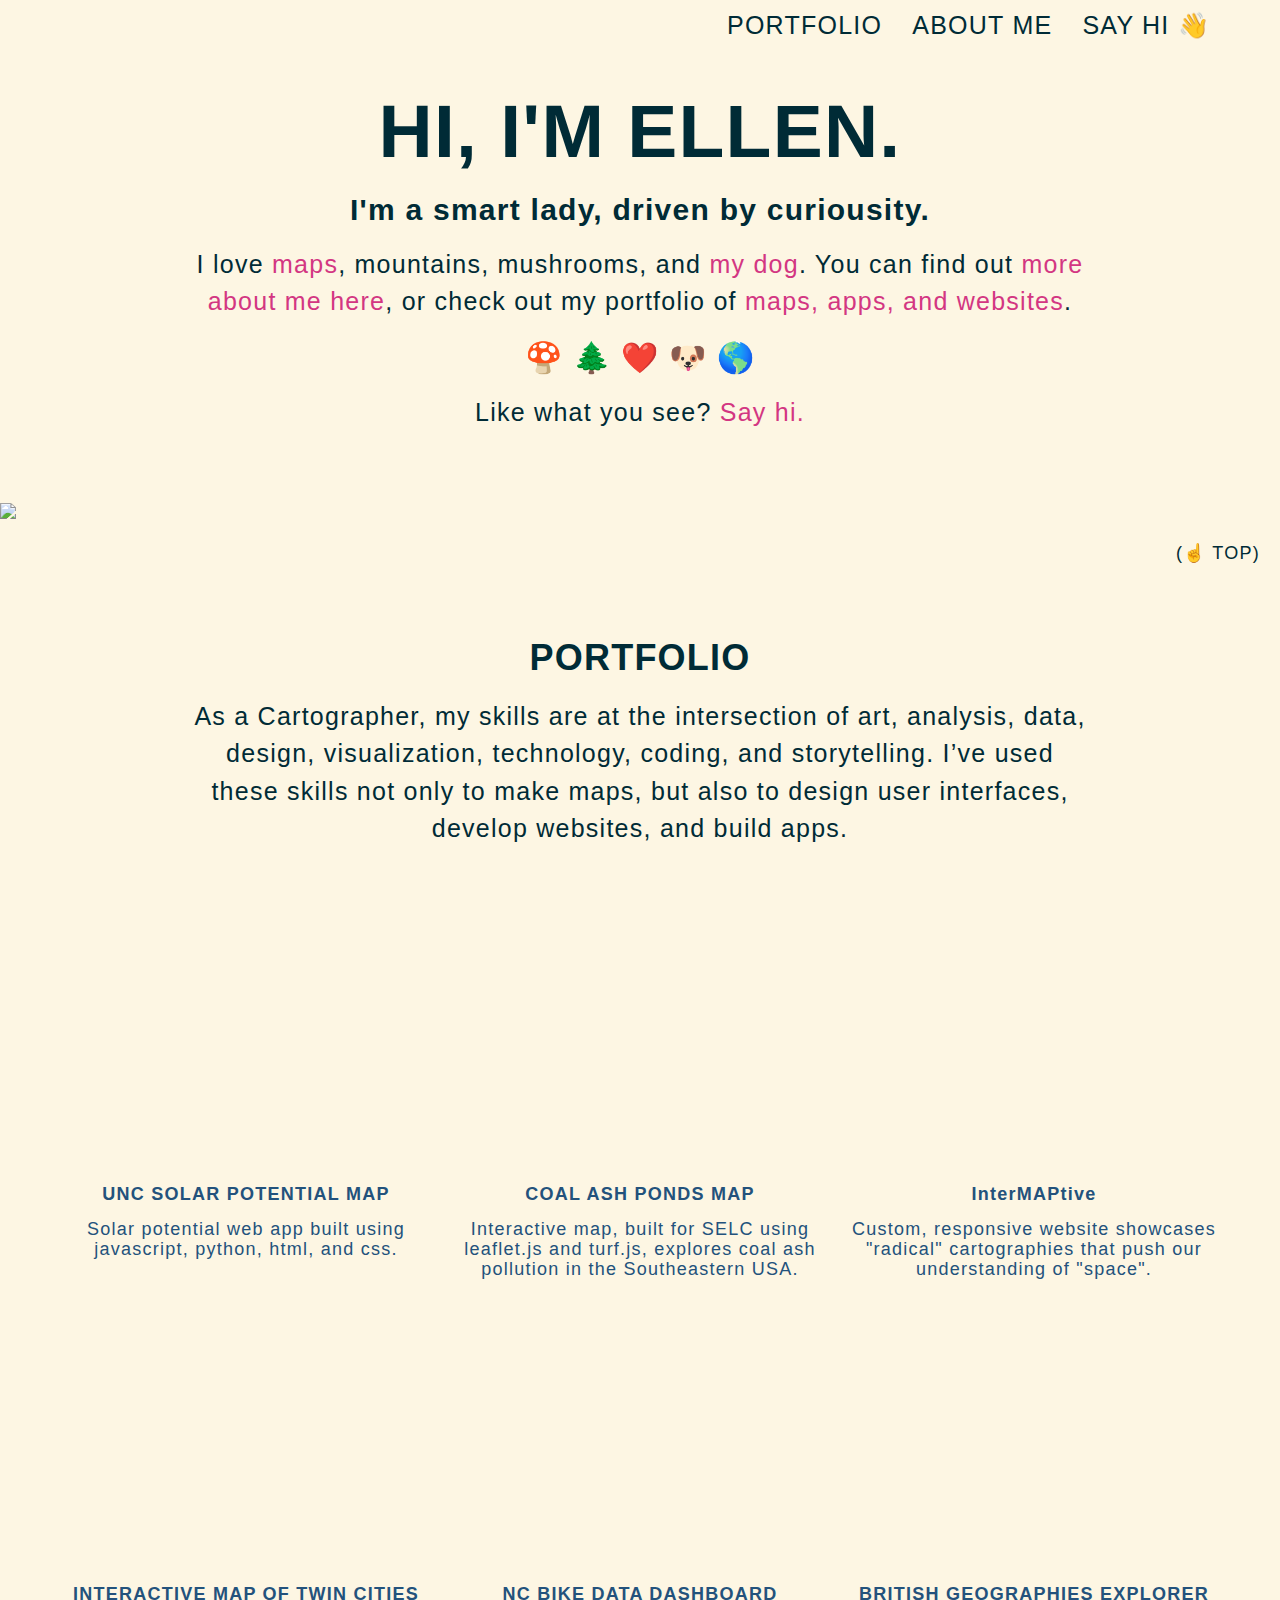
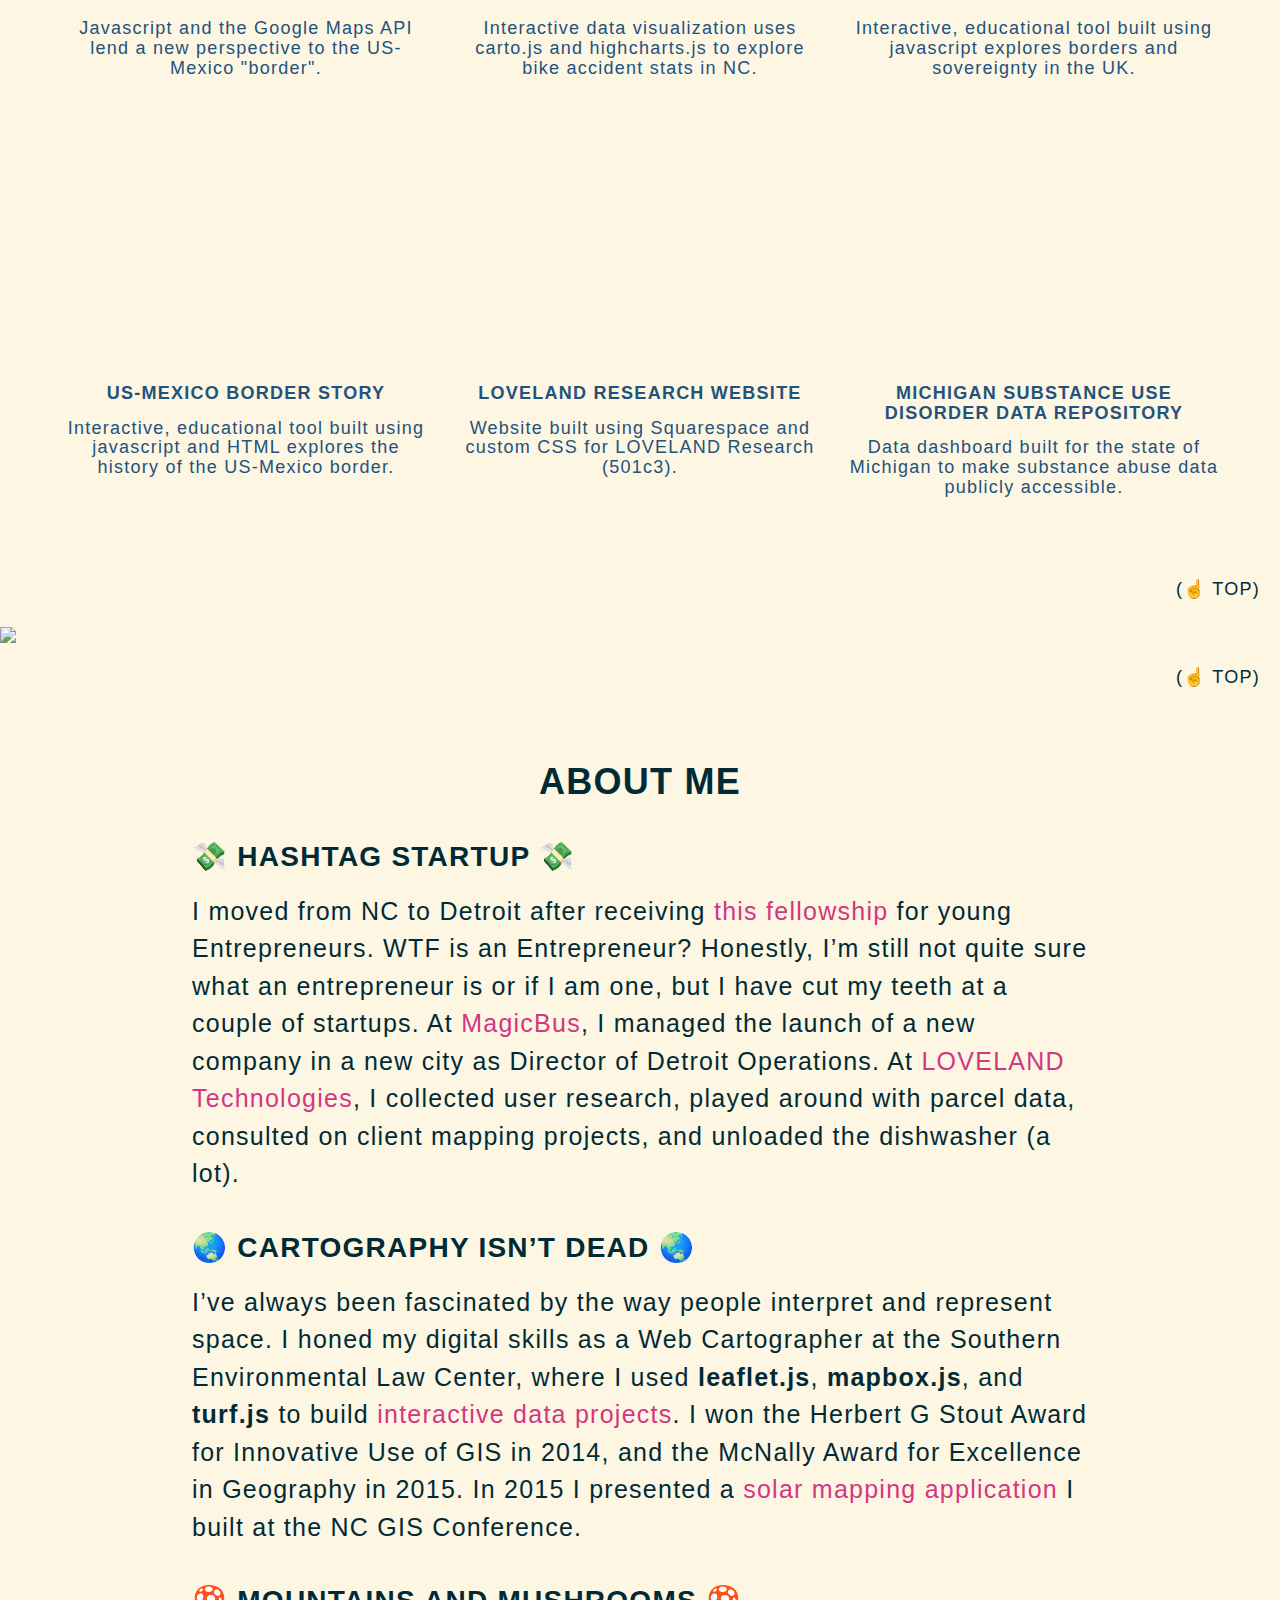
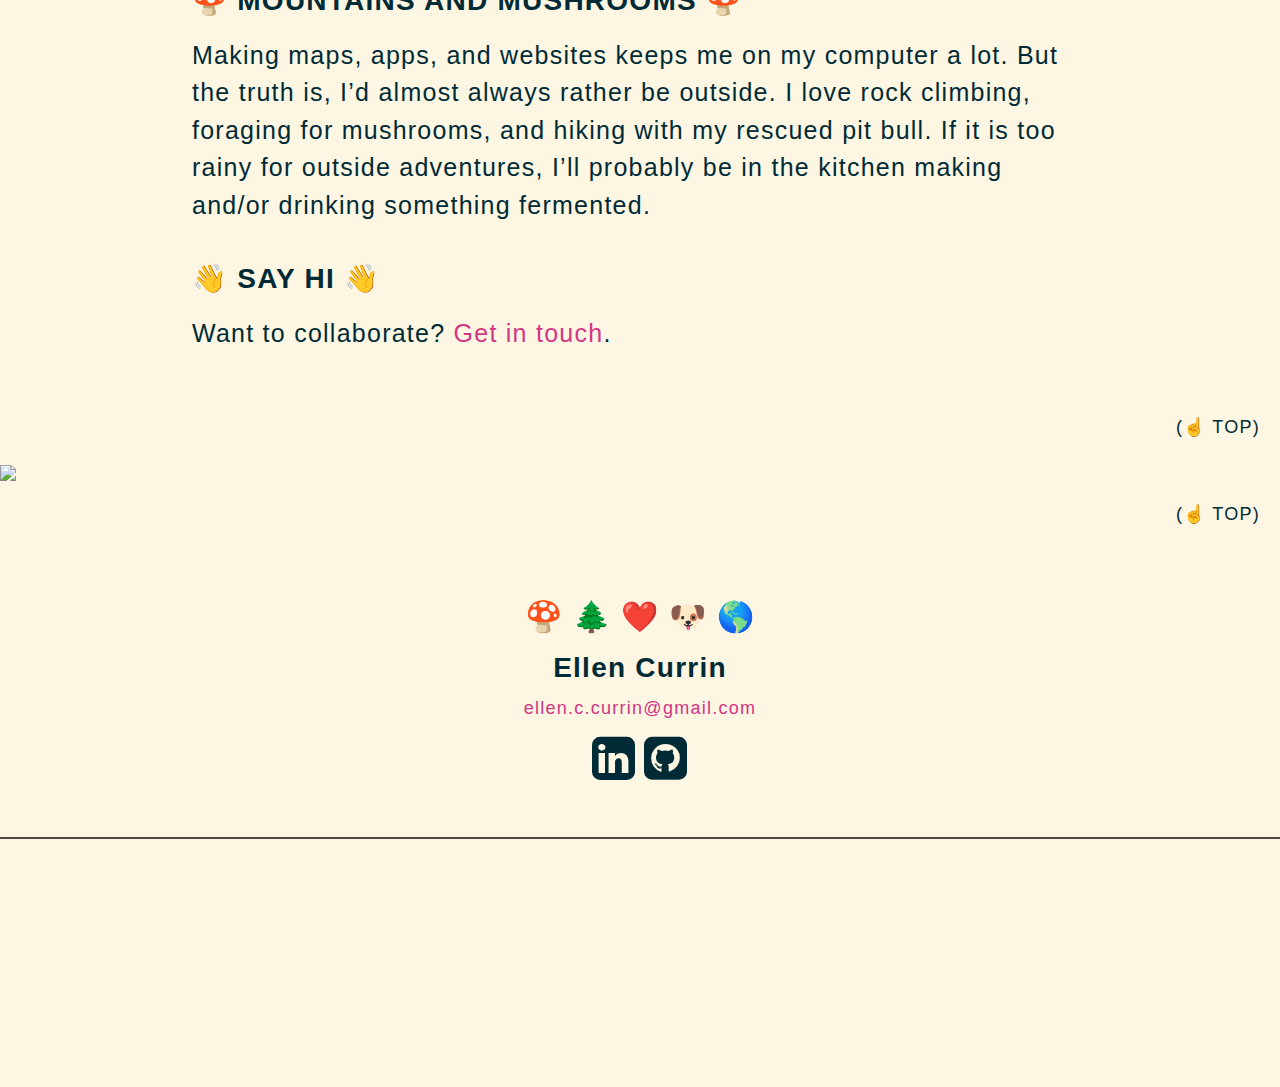
==== index.html @ 9b4cbbbd "Adding misuddr to portfolio" ====
<!DOCTYPE html>

<html>
<head>
    <title>Ellen Currin</title>
    
    <!-- jQuery -->
    <script src="https://ajax.googleapis.com/ajax/libs/jquery/1.11.2/jquery.min.js"></script>
    <!-- BOOTSTRAP Latest compiled and minified CSS -->
    <link rel="stylesheet" href="https://maxcdn.bootstrapcdn.com/bootstrap/3.3.2/css/bootstrap.min.css"> 
    <!-- BOOTSTRAP Optional theme -->
    <link rel="stylesheet" href="https://maxcdn.bootstrapcdn.com/bootstrap/3.3.2/css/bootstrap-theme.min.css">
    <!-- BOOTSTRAP Latest compiled and minified JavaScript -->
    <script src="https://maxcdn.bootstrapcdn.com/bootstrap/3.3.2/js/bootstrap.min.js"></script>
    <!-- FONT AWESOME-->
    <link rel="stylesheet" href="http://maxcdn.bootstrapcdn.com/font-awesome/4.3.0/css/font-awesome.min.css">
    <!-- CSS-->
    <link rel="stylesheet" href="style/style.css">   
</head>


<body>

<header class="navbar navbar-inverse navbar-fixed-top" bs-docs-nav" role="banner">
  <div class="container">
    <div class="navbar-header">
      <button class="navbar-toggle" type="button" data-toggle="collapse" data-target=".bs-navbar-collapse">
        <span class="sr-only">Toggle navigation</span>
        <span class="icon-bar"></span>
        <span class="icon-bar"></span>
        <span class="icon-bar"></span>
      </button>
    </div>
    <nav class="collapse navbar-collapse bs-navbar-collapse" role="navigation">
      <ul class="nav navbar-nav navbar-right">
        <!--li>
          <a href="#top">HOME</a>
        </li-->
        <li>
          <a href="#portfolio">PORTFOLIO</a>
        </li>
        <li>
          <a href="#about">ABOUT ME</a>
        </li>
        <li>
          <a href="#hi">SAY HI 👋</a>
        </li>
        
    </nav>
  </div>
</header>

<div class="top"></div>
<div class= "content">
    <div class="row" style="text-align: center;">
        <h1 style="font-size: 3em;"><strong>HI, I'M ELLEN.</strong></h1>
        <h2>I'm a smart lady, driven by curiousity.</h2>
        <p>I love <a href="#portfolio">maps</a>, mountains, mushrooms, and <a href="http://instagram.com/winifredthebully" target="_blank">my dog</a>. You can find out <a href="#about">more about me here</a>, or check out my portfolio of <a href="#portfolio">maps, apps, and websites</a>.</p>
        <h2>🍄 🌲 ❤️️ 🐶 🌎 </h2>
        <p>Like what you see? <a href="#hi">Say hi.</a></p>
    </div>
</div>
<div style="padding-top: 50px;">
    <img src="images/ellen.jpg" style="width: 100%;">
</div>

<div id="portfolio" class="gotop"><a href="#top"><h4>(☝ TOP)</h4></a></div>
<div class="spacer"></div>

<div class="content">
    <h1 style="text-align: center;">PORTFOLIO</h1>
    <p style="text-align: center;"> As a Cartographer, my skills are at the intersection of art, analysis, data, design, visualization, technology, coding, and storytelling. I’ve used these skills not only to make maps, but also to design user interfaces, develop websites, and build apps.</p>
</div>
<div style="margin-right: 5%; margin-left: 5%; padding-top: 50px;">
    <div class="row">
        <a href="http://ellencurrin.github.io/UNCsolarMap/" target="_blank" >
            <div class="col-md-4 card">
                <div class="outline" style="background-image:url('images/uncsolar.png');"></div>
                <div>
                    <h4><b>UNC SOLAR POTENTIAL MAP</b></h4>
                    <h4>Solar potential web app built using javascript, python, html, and css.</h4>
                </div>
            </div>
        </a>
        <a href="http://ellencurrin.github.io/coalash_BETA/" target="_blank">
            <div class="col-md-4 card">
                <div class="outline" style="background-image:url('images/coalash2.png');"></div>
                <div>
                    <h4><b>COAL ASH PONDS MAP</b></h4>
                    <h4>Interactive map, built for SELC using leaflet.js and turf.js, explores coal ash pollution in the Southeastern USA.</h4>
                </div>
            </div>
        </a>
            <a href="http://ellencurrin.github.io/intermaptive/" target="_blank">
            <div class="col-md-4 card">
                <div class="outline" style="background-image:url('images/haroldfisk.jpg');"></div>
                <div>
                    <h4><b>InterMAPtive</b></h4>
                    <h4>Custom, responsive website showcases "radical" cartographies that push our understanding of "space".</h4>
                </div>
            </div>
        </a>
    </div>
    <div class="row">
        <a href="http://ellencurrin.github.io/twincities/" target="_blank" >
            <div class="col-md-4 card">
                <div class="outline" style="background-image:url('images/twincities.png');"></div>
                <div>
                    <h4><b>INTERACTIVE MAP OF TWIN CITIES</b></h4>
                    <h4>Javascript and the Google Maps API lend a new perspective to the US-Mexico "border".</h4>
                </div>
            </div>
        </a>
        <a href="http://ellencurrin.github.io/NC-bike-stats/" target="_blank" >
            <div class="col-md-4 card">
                <div class="outline" style="background-image:url('images/ncbikes.png');"></div>
                <div>
                    <h4><b>NC BIKE DATA DASHBOARD</b></h4>
                    <h4>Interactive data visualization uses carto.js and highcharts.js to explore bike accident stats in NC.</h4>
                </div>
            </div>
        </a>
        <a href="http://ellencurrin.github.io/ukgeog/" target="_blank" >
            <div class="col-md-4 card">
                <div class="outline" style="background-image:url('images/ukgeog.png');"></div>
                <div>
                    <h4><b>BRITISH GEOGRAPHIES EXPLORER</b></h4>
                    <h4>Interactive, educational tool built using javascript explores borders and sovereignty in the UK. </h4>
                </div>
            </div>
        </a>
    </div>
    <div class="row">
        <a href="http://ellencurrin.github.io/us-border-history-2/ " target="_blank">
            <div class="col-md-4 card">
                <div class="outline" style="background-image:url('images/us-mexico.jpg');"></div>
                <div>
                    <h4><b>US-MEXICO BORDER STORY</b></h4>
                    <h4>Interactive, educational tool built using javascript and HTML explores the history of the US-Mexico border.</h4>
                </div>
            </div>
        </a>
        <a href="http://www.lovelandresearch.org" target="_blank">
            <div class="col-md-4 card">
                <div class="outline" style="background-image:url('images/loveland.png');"></div>
                <div>
                    <h4><b>LOVELAND RESEARCH WEBSITE</b></h4>
                    <h4>Website built using Squarespace and custom CSS for LOVELAND Research (501c3).</h4>
                </div>
            </div>
        </a>
        <a href="http://mi-suddr.com/" target="_blank">
            <div class="col-md-4 card">
                <div class="outline" style="background-image:url('images/misuddr.png');"></div>
                <div>
                    <h4><b>MICHIGAN SUBSTANCE USE DISORDER DATA REPOSITORY</b></h4>
                    <h4>Data dashboard built for the state of Michigan to make substance abuse data publicly accessible.</h4>
                </div>
            </div>
        </a>
    </div>
</div>

<div class="spacer"></div>
<div class="gotop"><a href="#top"><h4>(☝ TOP)</h4></a></div>

<img src="images/shroomdog.jpeg" style="width: 100%;">

<div id="about" class="gotop"><a href="#top"><h4>(☝ TOP)</h4></a></div>
<div class="spacer"></div>

<div class= "content">
    <h1 style="text-align: center;">ABOUT ME</h1>
    <h3 class="sp4">💸 HASHTAG STARTUP 💸</h3>
    <p class="sp2">I moved from NC to Detroit after receiving <a href="http://ventureforamerica.org" target="_blank">this fellowship</a> for young Entrepreneurs. WTF is an Entrepreneur? Honestly, I’m still not quite sure what an entrepreneur is or if I am one, but I have cut my teeth at a couple of startups. At <a href="http://magicbus.io" target="_blank">MagicBus</a>, I managed the launch of a new company in a new city as Director of Detroit Operations.  At <a href="http://makeloveland.com" target="_blank">LOVELAND Technologies</a>, I collected user research, played around with parcel data, consulted on client mapping projects, and unloaded the dishwasher (a lot).</p>  
    <h3>🌏 CARTOGRAPHY ISN’T DEAD 🌏</h3>
    <p>I’ve always been fascinated by the way people interpret and represent space. I honed my digital skills as a Web Cartographer at the Southern Environmental Law Center, where I used <b>leaflet.js</b>, <b>mapbox.js</b>, and <b>turf.js</b> to build <a href="http://ellencurrin.github.io/coalash_BETA/" target="_blank">interactive data projects</a>. I won the Herbert G Stout Award for Innovative Use of GIS in 2014, and the McNally Award for Excellence in Geography in 2015. In 2015 I presented a <a href="http://ellencurrin.github.io/UNCsolarMap/" target="_blank">solar mapping application</a> I built at the NC GIS Conference.</p> 
    <h3>🍄 MOUNTAINS AND MUSHROOMS 🍄</h3>
    <p>Making maps, apps, and websites keeps me on my computer a lot. But the truth is, I’d almost always rather be outside. I love rock climbing, foraging for mushrooms, and hiking with my rescued pit bull. If it is too rainy for outside adventures, I’ll probably be in the kitchen making and/or drinking something fermented.</p>
    <h3>👋 SAY HI 👋</h3>
    <p>Want to collaborate? <a href="#hi">Get in touch</a>.</p>
</div>

<div class="spacer"></div>
<div class="gotop"><a href="#top"><h4>(☝ TOP)</h4></a></div>

<img src="images/moss.jpg" style="width: 100%;">

<div id="hi" class="gotop"><a href="#top"><h4>(☝ TOP)</h4></a></div>
<div class="spacer"></div>



<div class= "content" style="padding-bottom: 50px; text-align: center">
<!--h1 style="text-align: center;">SAY HI</h1-->
<h2>🍄 🌲 ❤️️ 🐶 🌎 </h2>
<h3 style="margin-top: 20px;">Ellen Currin</h3>
<h4><a href="mailto:ellen.c.currin@gmail.com">ellen.c.currin@gmail.com</a></h4>
<span>
    <a href="in.com/in/ellen-currin-b9733998" target="_blank"><i class="fa fa-2x fa-linkedin-square" aria-hidden="true" style="color:#002b36;"></i></a>
    <a href="https://github.com/ellencurrin/" target="_blank"><i class="fa fa-2x fa-github-square" aria-hidden="true" style="color:#002b36;"></i></a>
</span>
</div>
<div class="my-footer"></div>


</body>

<script type="text/javascript">
    $(function() {
      $('a[href*="#"]:not([href="#"])').click(function() {
        if (location.pathname.replace(/^\//,'') == this.pathname.replace(/^\//,'') && location.hostname == this.hostname) {
          var target = $(this.hash);
          target = target.length ? target : $('[name=' + this.hash.slice(1) +']');
          if (target.length) {
            $('html, body').animate({
              scrollTop: target.offset().top
            }, 1000);
            return false;
          }
        }
      });
    });
</script>
</html>
---- style/style.css ----
.navbar-inverse { background-color: #FDF6E3}
.navbar-inverse .navbar-nav>.active>a:hover,.navbar-inverse .navbar-nav>li>a:hover, .navbar-inverse .navbar-nav>li>a:focus { background-color: #FDF6E3}
.navbar-inverse .navbar-nav>.active>a,.navbar-inverse .navbar-nav>.open>a,.navbar-inverse .navbar-nav>.open>a, .navbar-inverse .navbar-nav>.open>a:hover,.navbar-inverse .navbar-nav>.open>a, .navbar-inverse .navbar-nav>.open>a:hover, .navbar-inverse .navbar-nav>.open>a:focus { background-color: #FDF6E3}
.dropdown-menu { background-color: #FDF6E3}
.dropdown-menu>li>a:hover, .dropdown-menu>li>a:focus { background-color: #FDF6E3}
.navbar-inverse { background-image: none; }
.dropdown-menu>li>a:hover, .dropdown-menu>li>a:focus { background-image: none; }
.navbar-inverse { border-color: #FDF6E3}
.navbar-inverse .navbar-brand { color: #002B36}
.navbar-inverse .navbar-brand:hover { color: #002B36}
.navbar-inverse .navbar-nav>li>a { color: #002B36}
.navbar-inverse .navbar-nav>li>a:hover, .navbar-inverse .navbar-nav>li>a:focus { color: #FFB3D6}
.navbar-inverse .navbar-nav>.active>a,.navbar-inverse .navbar-nav>.open>a, .navbar-inverse .navbar-nav>.open>a:hover, .navbar-inverse .navbar-nav>.open>a:focus { color: #002B36}
.navbar-inverse .navbar-nav>li>a:hover { color: #FFB3D6}
.navbar-inverse .navbar-nav>li>a:focus {color: #002B36;}
.dropdown-menu>li>a { color: #002B36}
.dropdown-menu>li>a:hover, .dropdown-menu>li>a:focus { color: #002B36}
.navbar-inverse .navbar-nav>.dropdown>a .caret { border-top-color: #002B36}
.navbar-inverse .navbar-nav>.dropdown>a:hover .caret { border-top-color: #002B36}
.navbar-inverse .navbar-nav>.dropdown>a .caret { border-bottom-color: #002B36}
.navbar-inverse .navbar-nav>.dropdown>a:hover .caret { border-bottom-color: #002B36}




body {
    font-family: Helvetica, Arial, sans-serif;
    font-size: 2.5em;
    color: #002b36;
    font-weight: normal;
    letter-spacing: 0.05em;
    background-color: #FDF6E3;
    padding-top: 70px;
    line-height: 1.5;
}

h1 {
    font-weight: bold;
}

h3 {
    font-size: 28px;
    font-weight: bold;
    margin-top: 40px;
}

h2 {
    font-weight: bold;
}

h4 {
    margin-top: 15px;
    margin-bottom: 15px;
}

a {
    color: #D33682;
}

p {
    margin-top: 20px;
}

.spacer {
    height: 40px;
}

.gotop {
    text-align: right;
    padding-right: 20px;
}
.gotop a {
    color: #002b36;
}
.gotop:hover a{
    color: #FFB3D6;
    text-decoration: none;
}

.content {
    margin-left: 15%;
    margin-right: 15%;
}
.card {
    text-align: center;
    vertical-align: middle;
    padding: .5em;
    color: #23527c;
}

.card:hover {
    background-color: #eee8d5;
    color: #D33682;
}
.outline {
    padding: 5em;
    background-size: cover;
    background-repeat: no-repeat;
    height: 225px;
}
.outline h3 {
    visibility: visible;
    color: #999;
    opacity: .5;
    text-shadow:    
       -1px -1px #fff,  
        1px -1px #fff,
        -1px 1px #fff,
         1px 1px #fff;
}
.outline:hover h3{
    color: #666;
    opacity: 1;
    visibility: visible;
    text-shadow:    
       -1px -1px #fff,  
        1px -1px #fff,
        -1px 1px #fff,
         1px 1px #fff;
}
.outline:hover a{
    color: #999;
}

.img-sq {
    height: 200px;
    margin: 10px;
    text-align: center;
}

.my-footer {
    background-image: url('../images/topo-clear.png');
    background-size: cover;
    height: 250px;
    opacity: .7;
    border-top: 2px black solid;
}
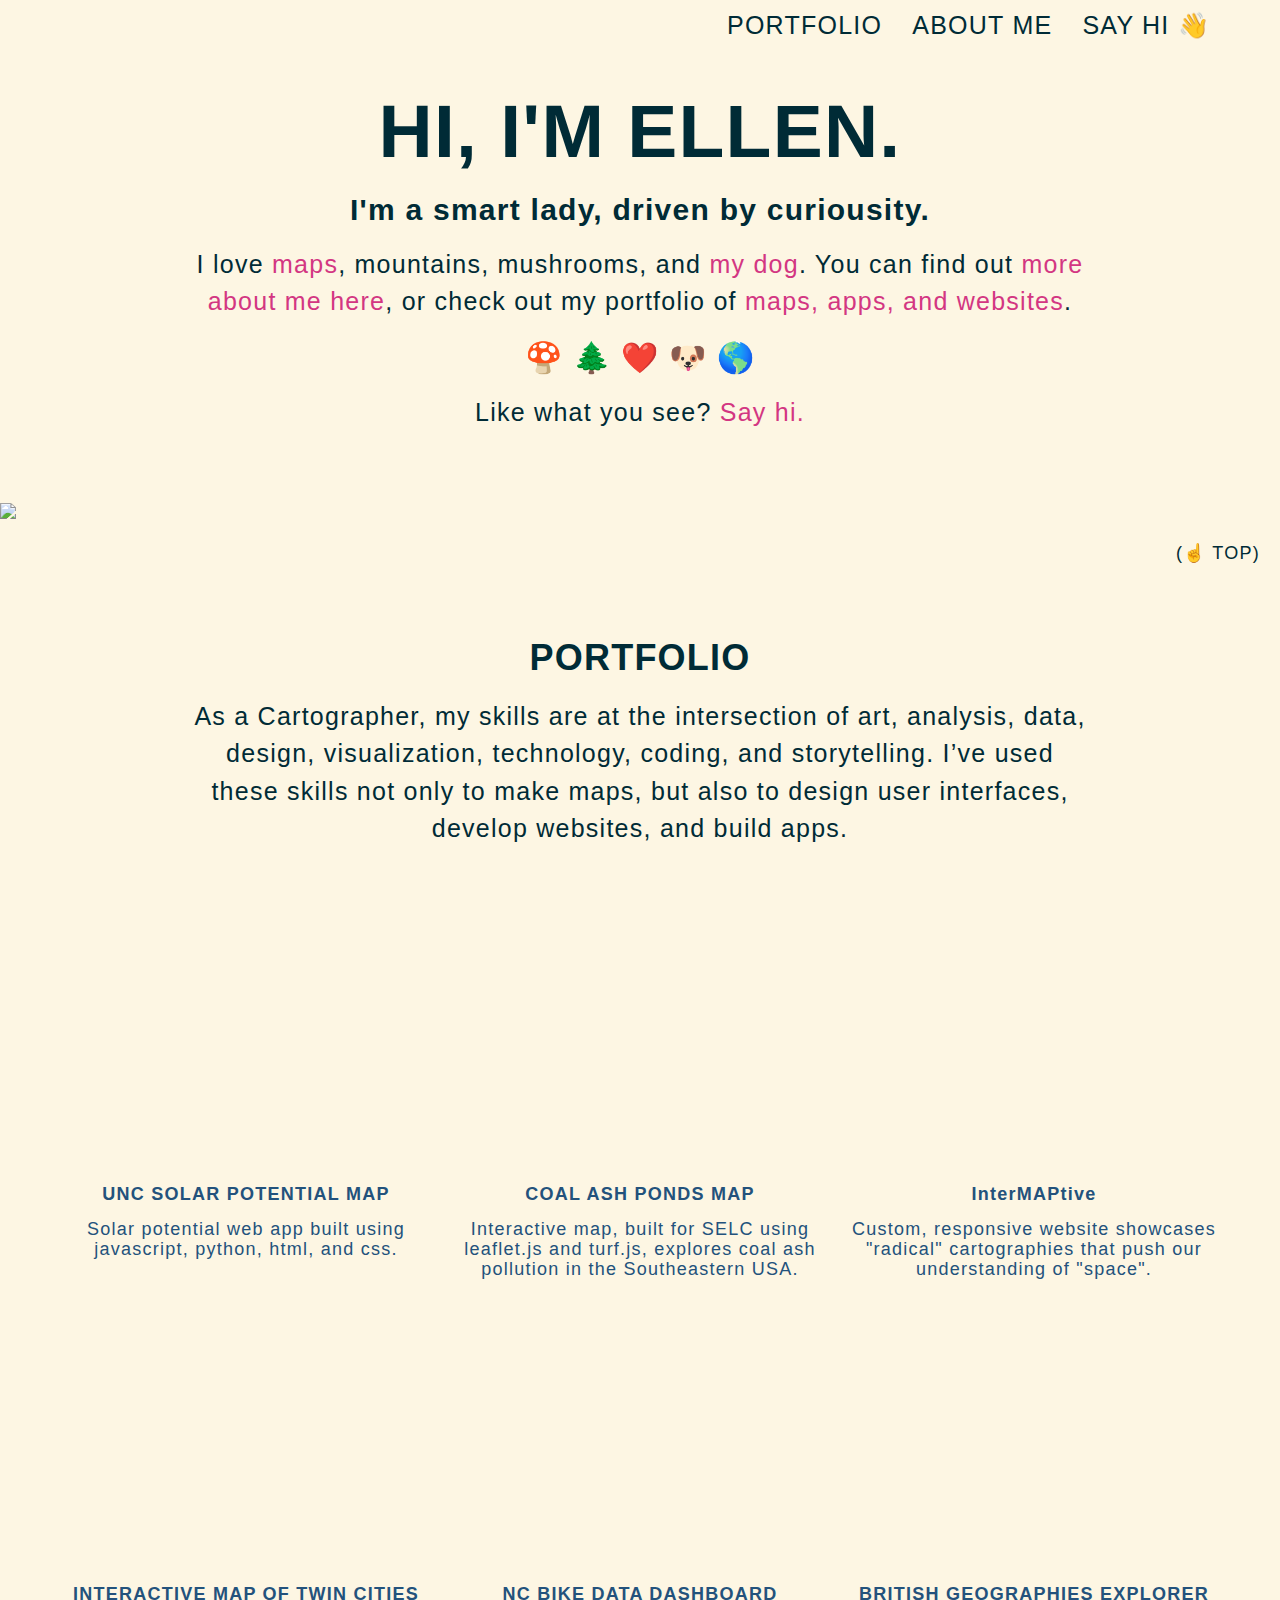
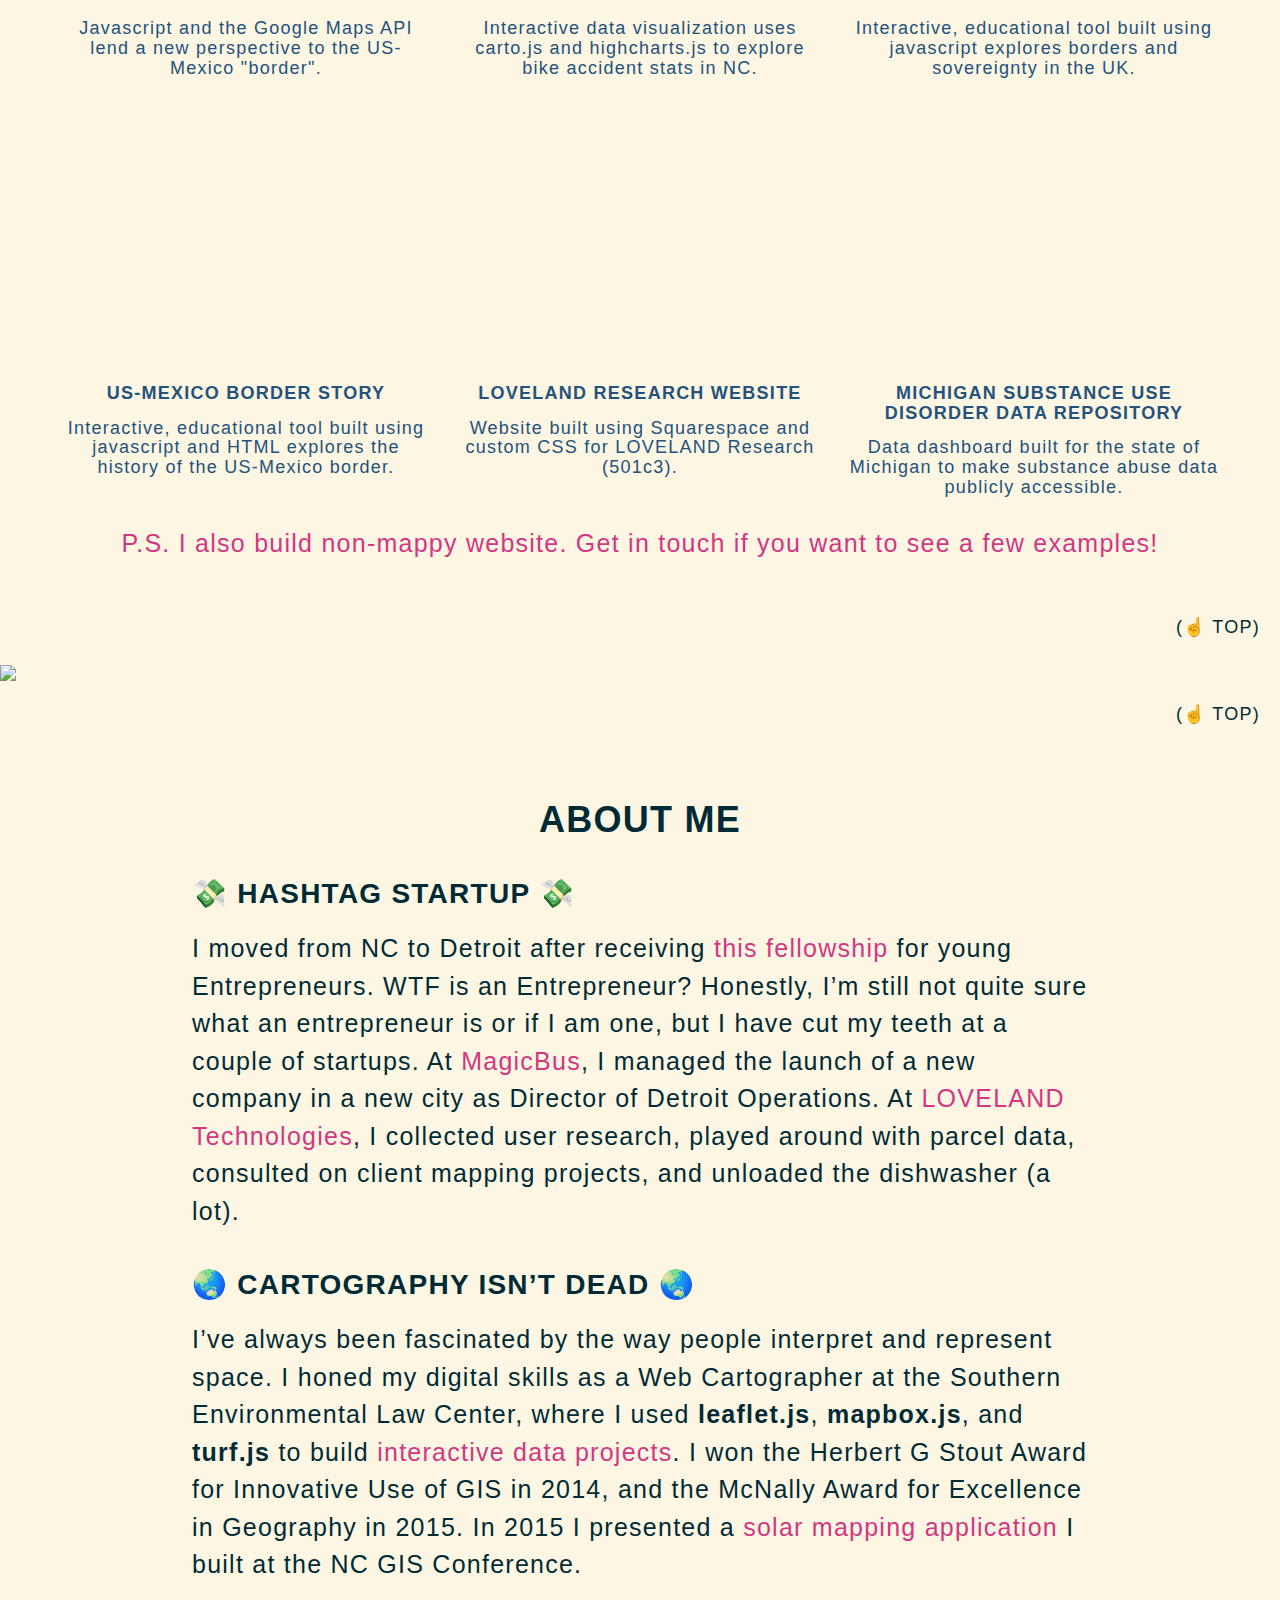
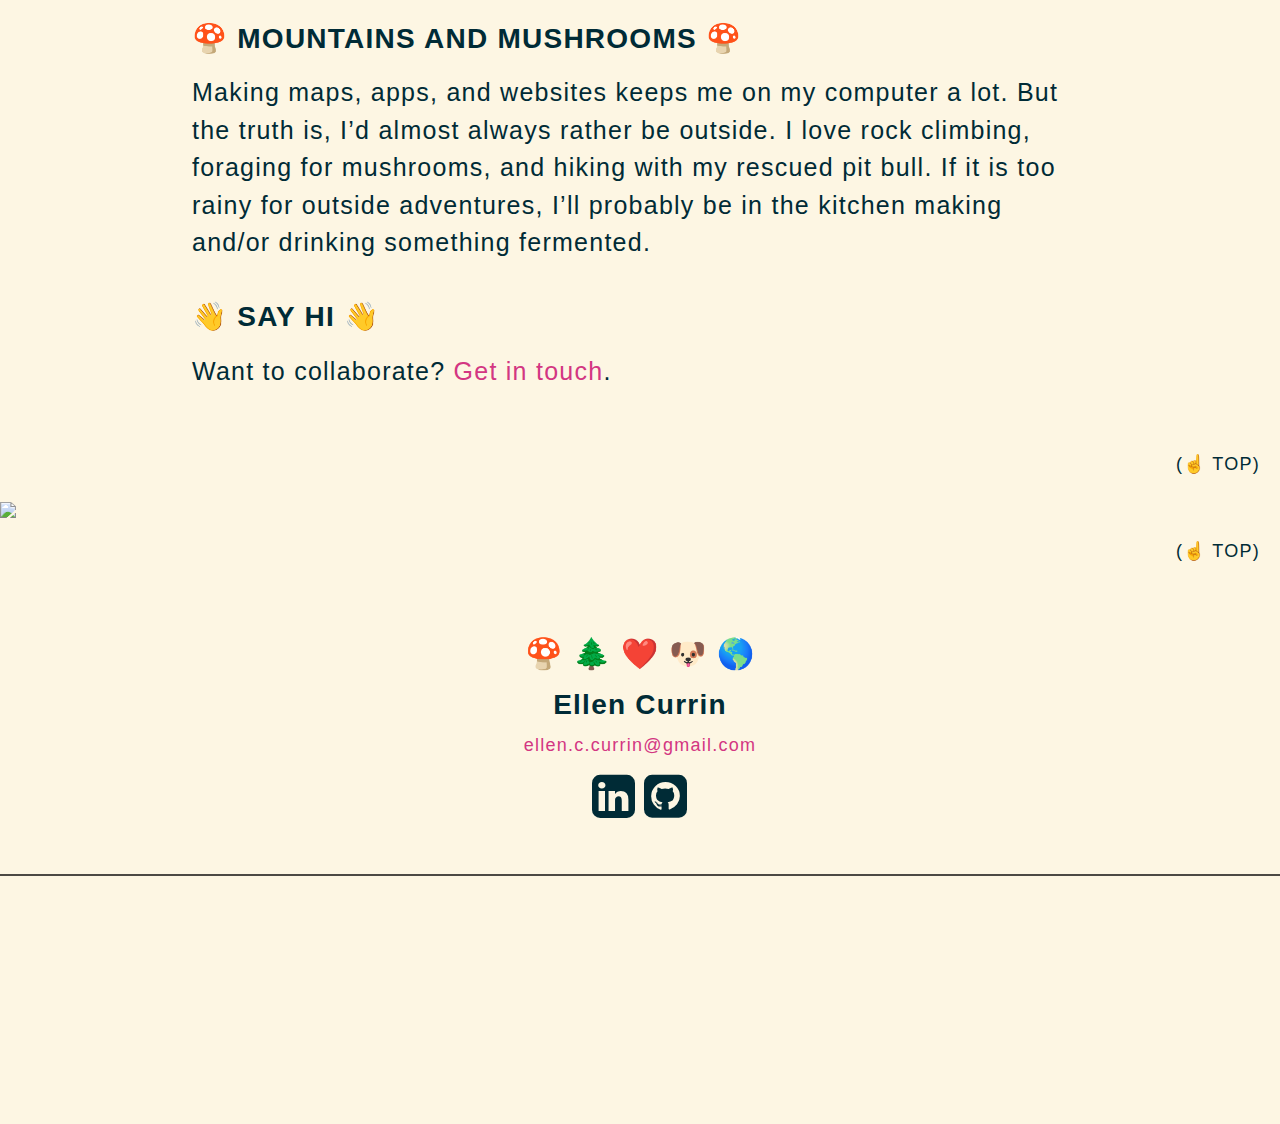
==== commit f096cfa5: "Adding additional website into" ====
--- a/index.html
+++ b/index.html
@@ -160,6 +160,9 @@
         </a>
     </div>
 </div>
+<div style="text-align: center;">
+    <a href="mailto:ellen.c.currin@gmail.com">P.S. I also build non-mappy website. Get in touch if you want to see a few examples!</a>
+</div>                                                                                        
 
 <div class="spacer"></div>
 <div class="gotop"><a href="#top"><h4>(☝ TOP)</h4></a></div>
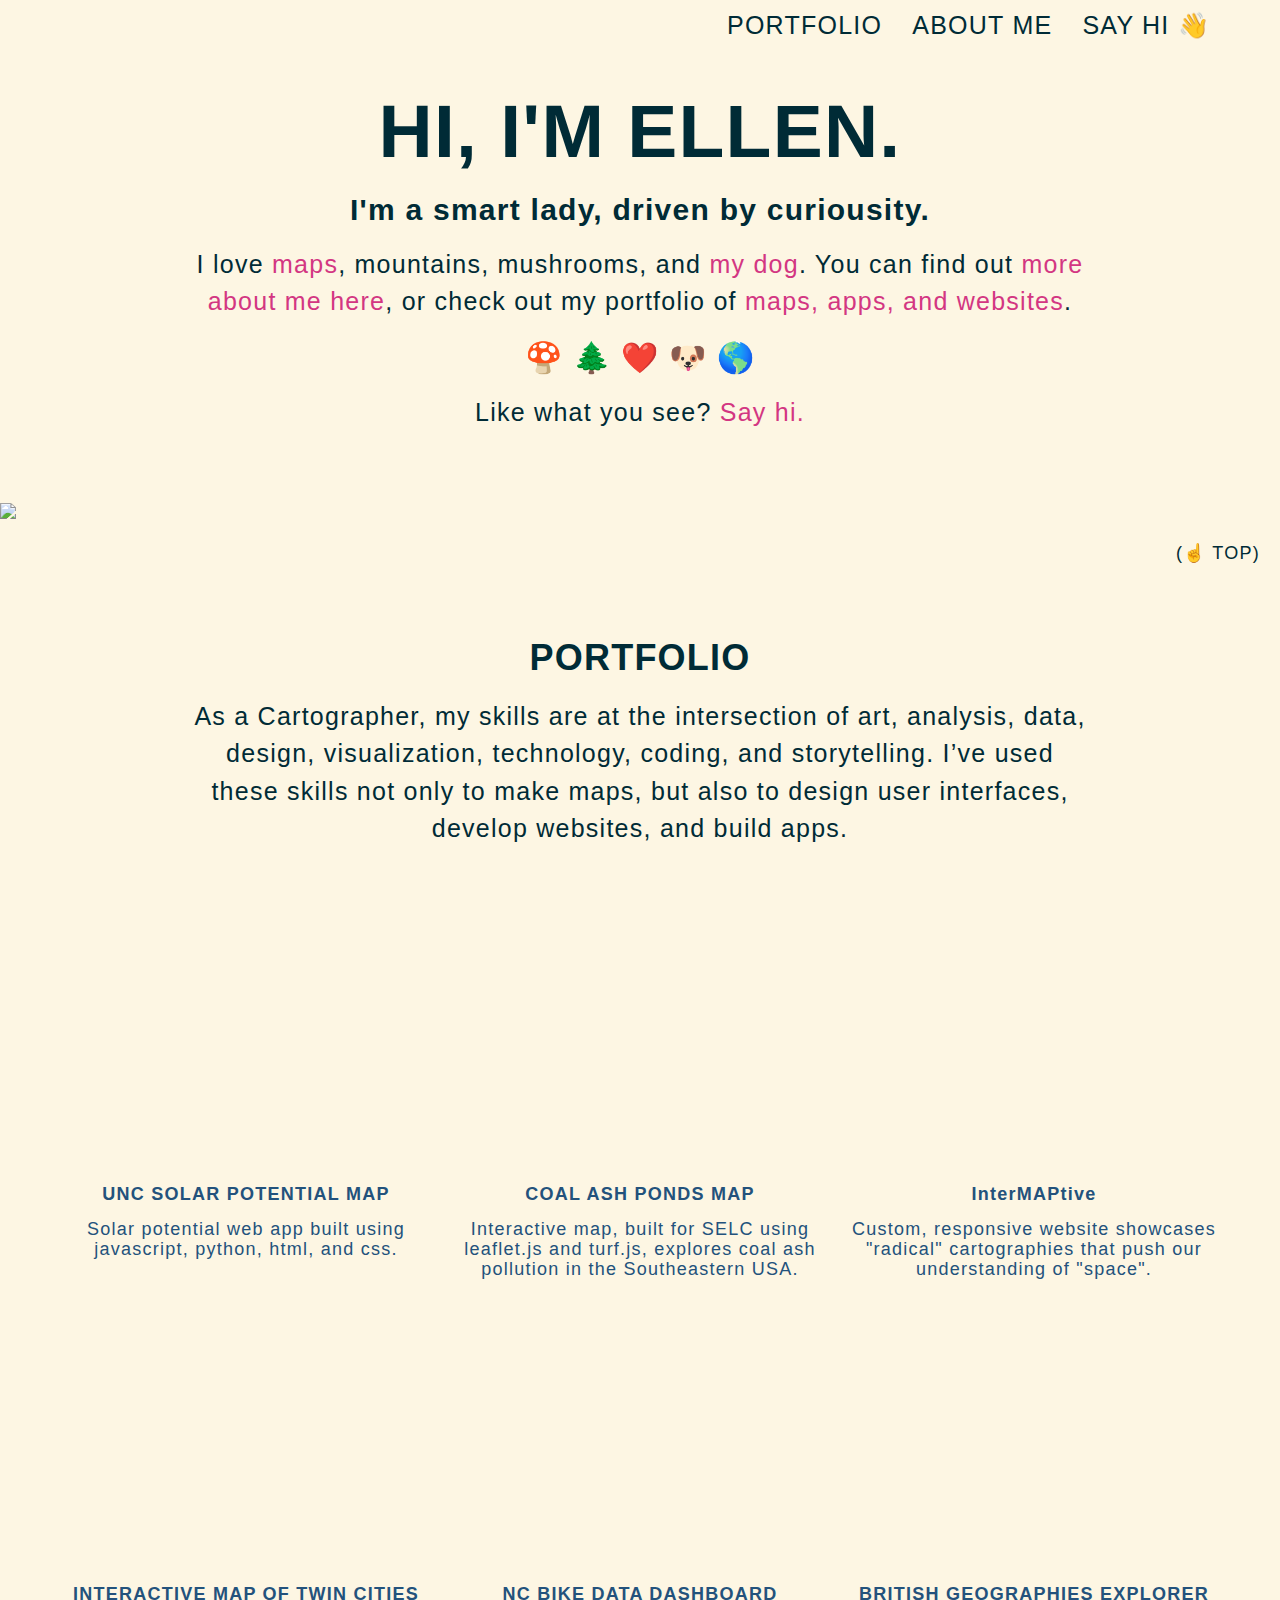
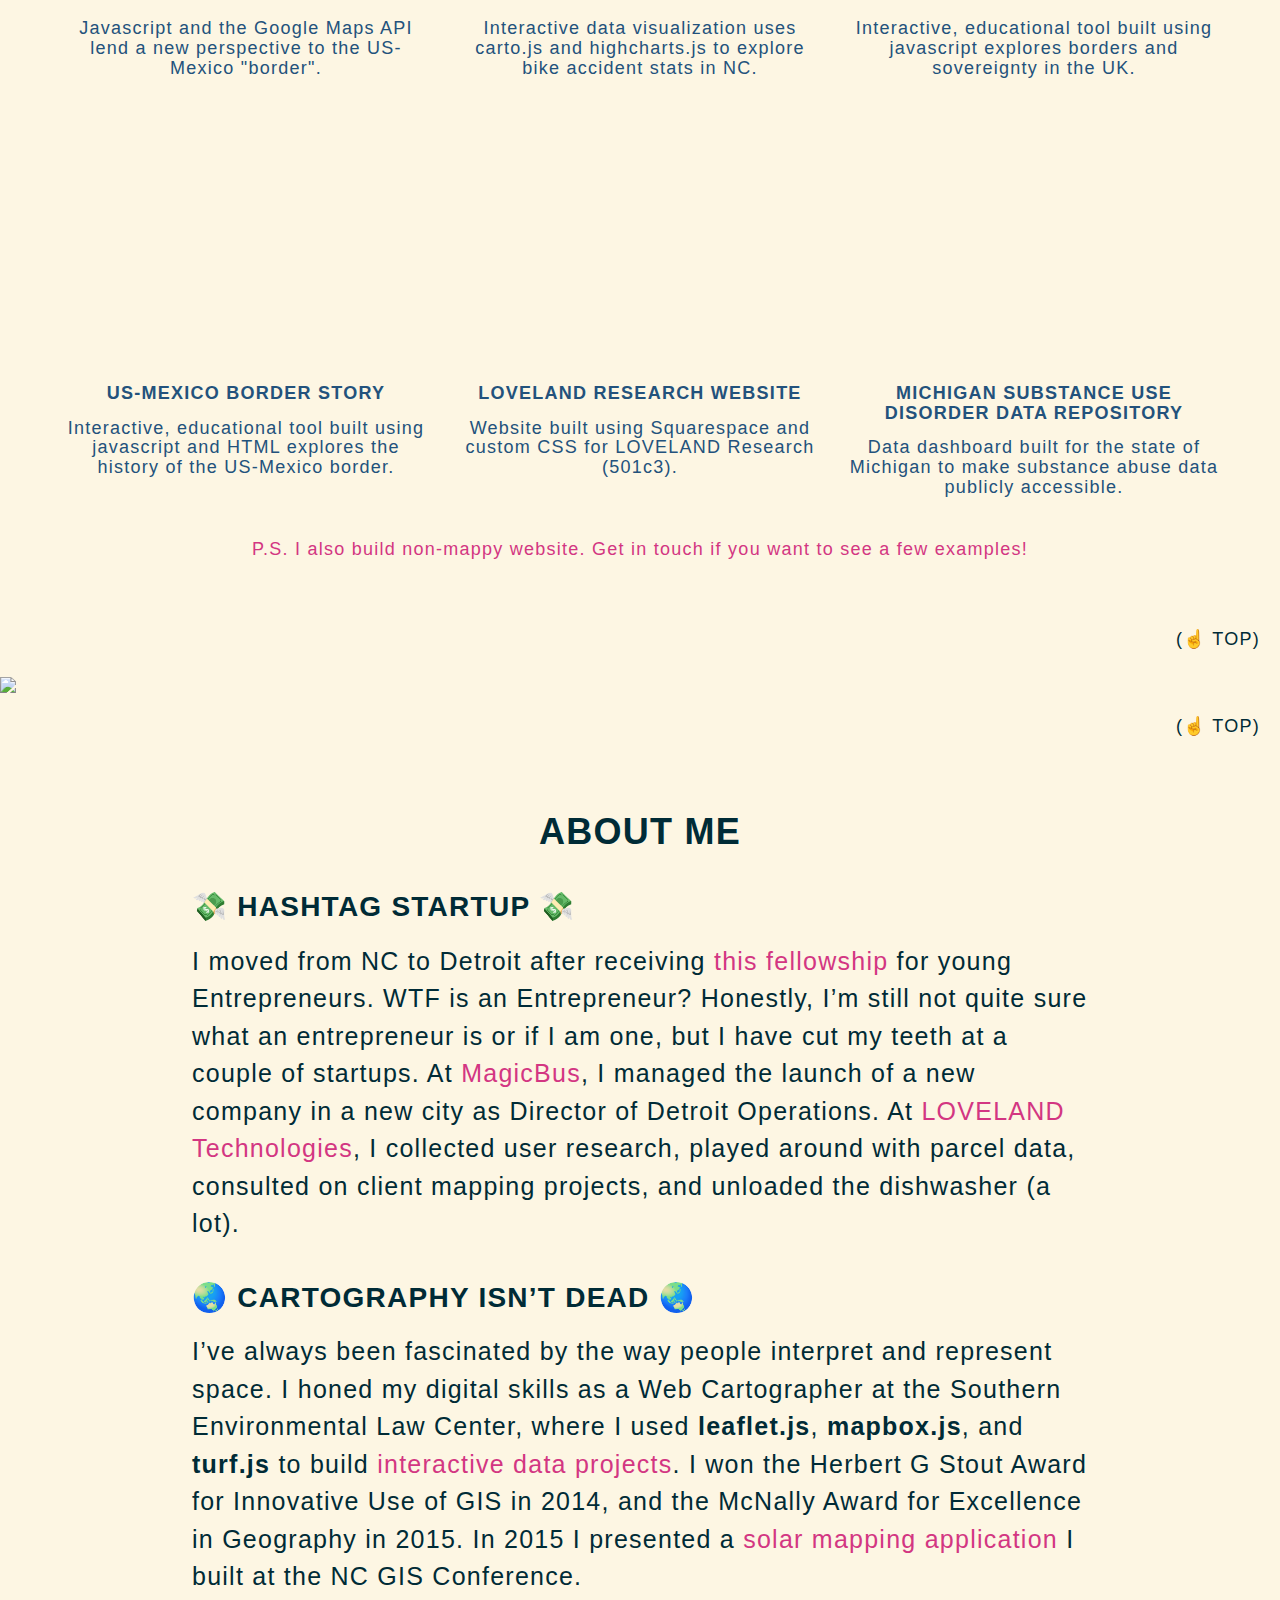
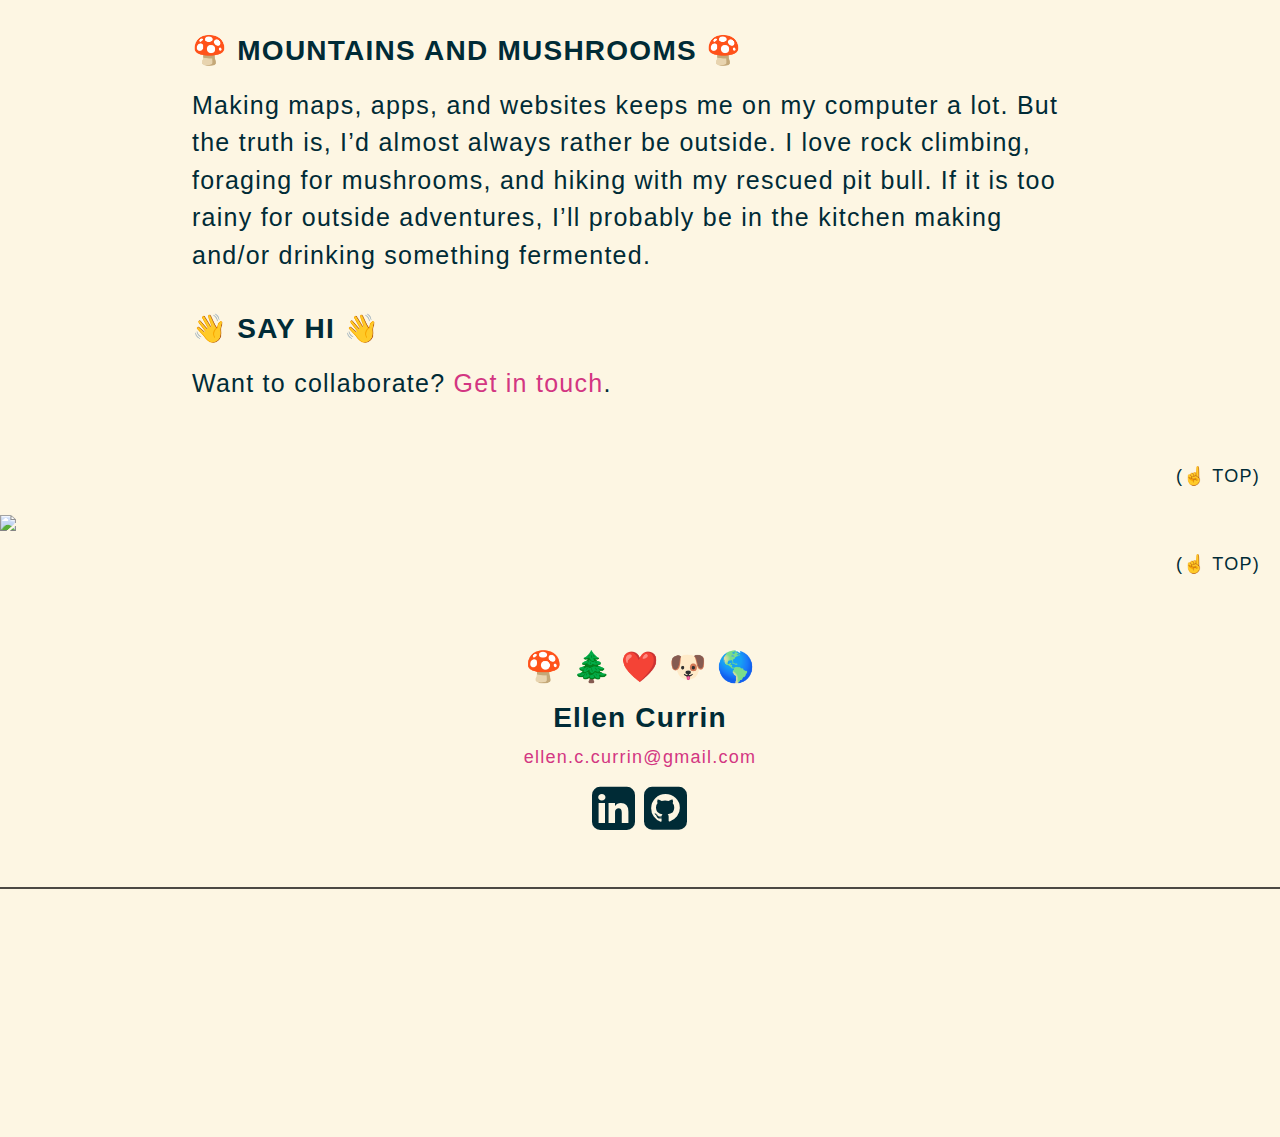
==== commit 7411bc8a: "changing font size" ====
--- a/index.html
+++ b/index.html
@@ -161,7 +161,7 @@
     </div>
 </div>
 <div style="text-align: center;">
-    <a href="mailto:ellen.c.currin@gmail.com">P.S. I also build non-mappy website. Get in touch if you want to see a few examples!</a>
+    <h4 style="color:#D33682;">P.S. I also build non-mappy website. Get in touch if you want to see a few examples!</h4>
 </div>                                                                                        
 
 <div class="spacer"></div>
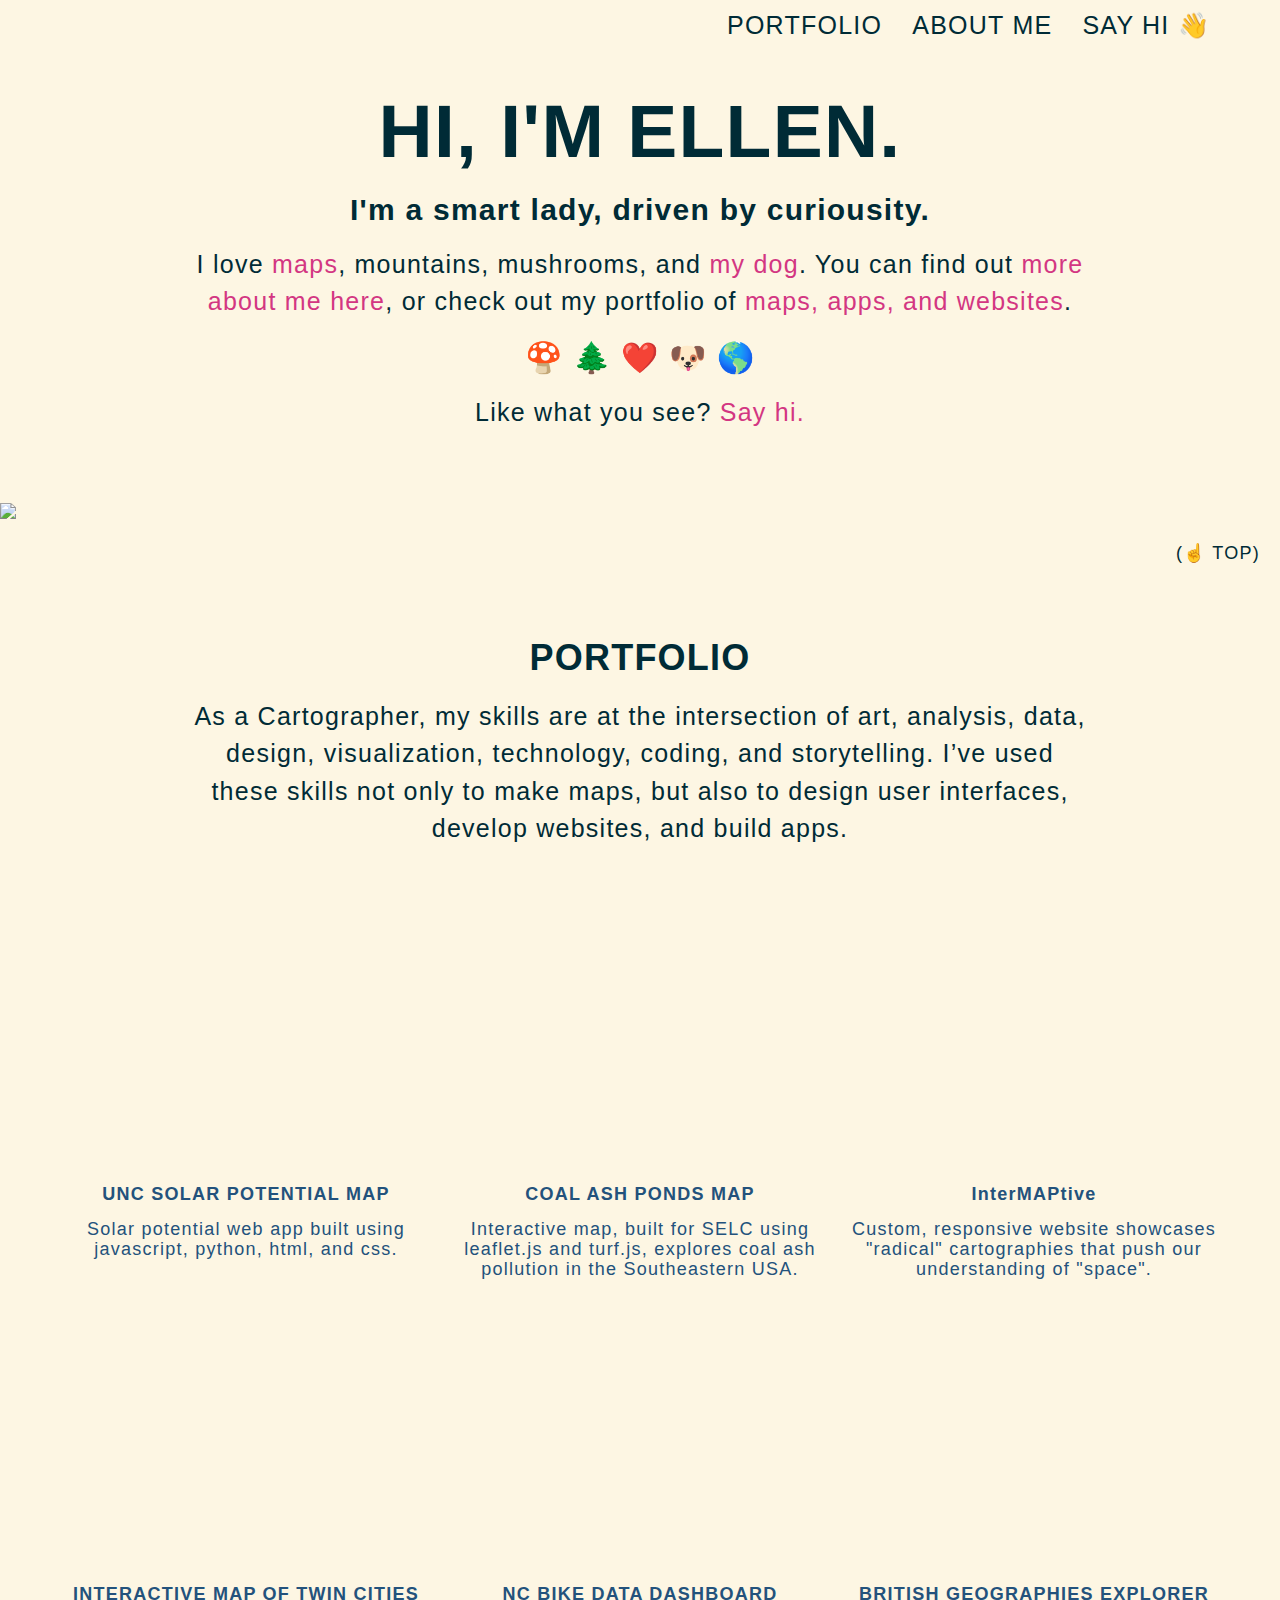
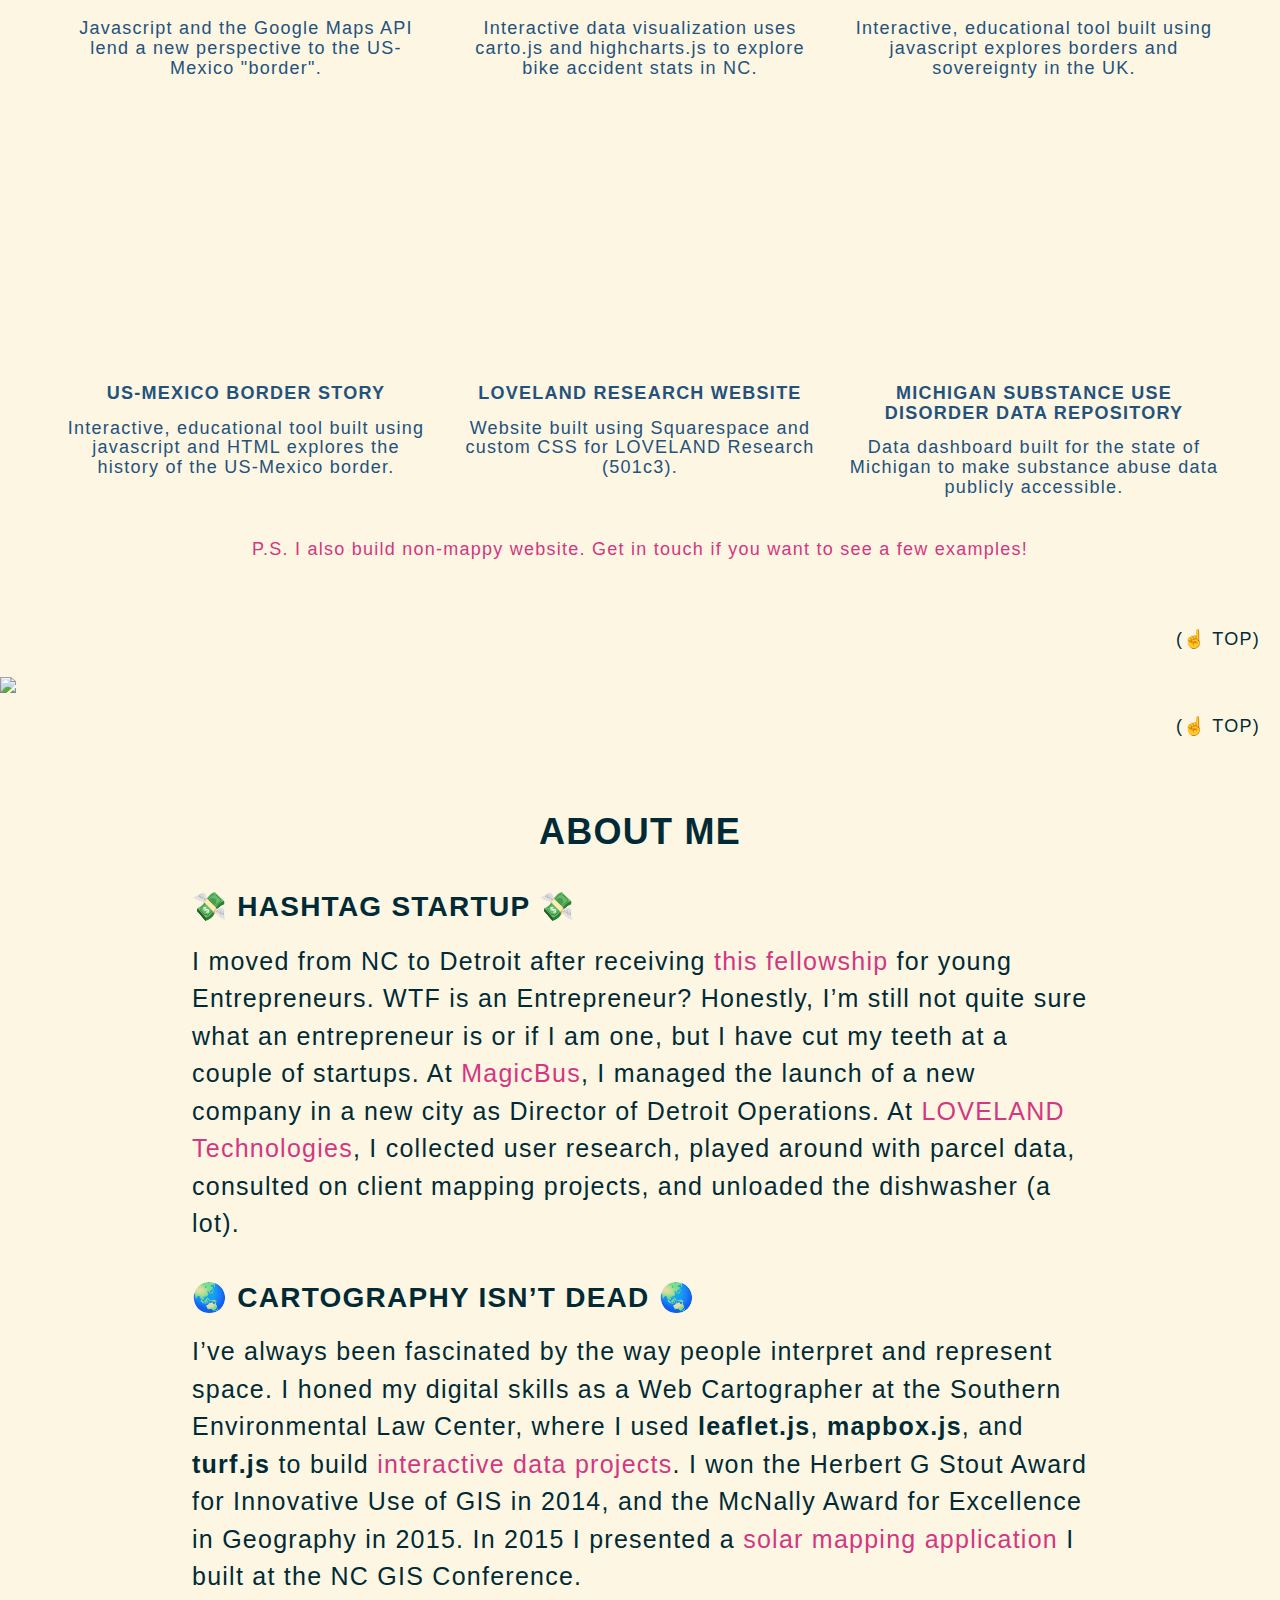
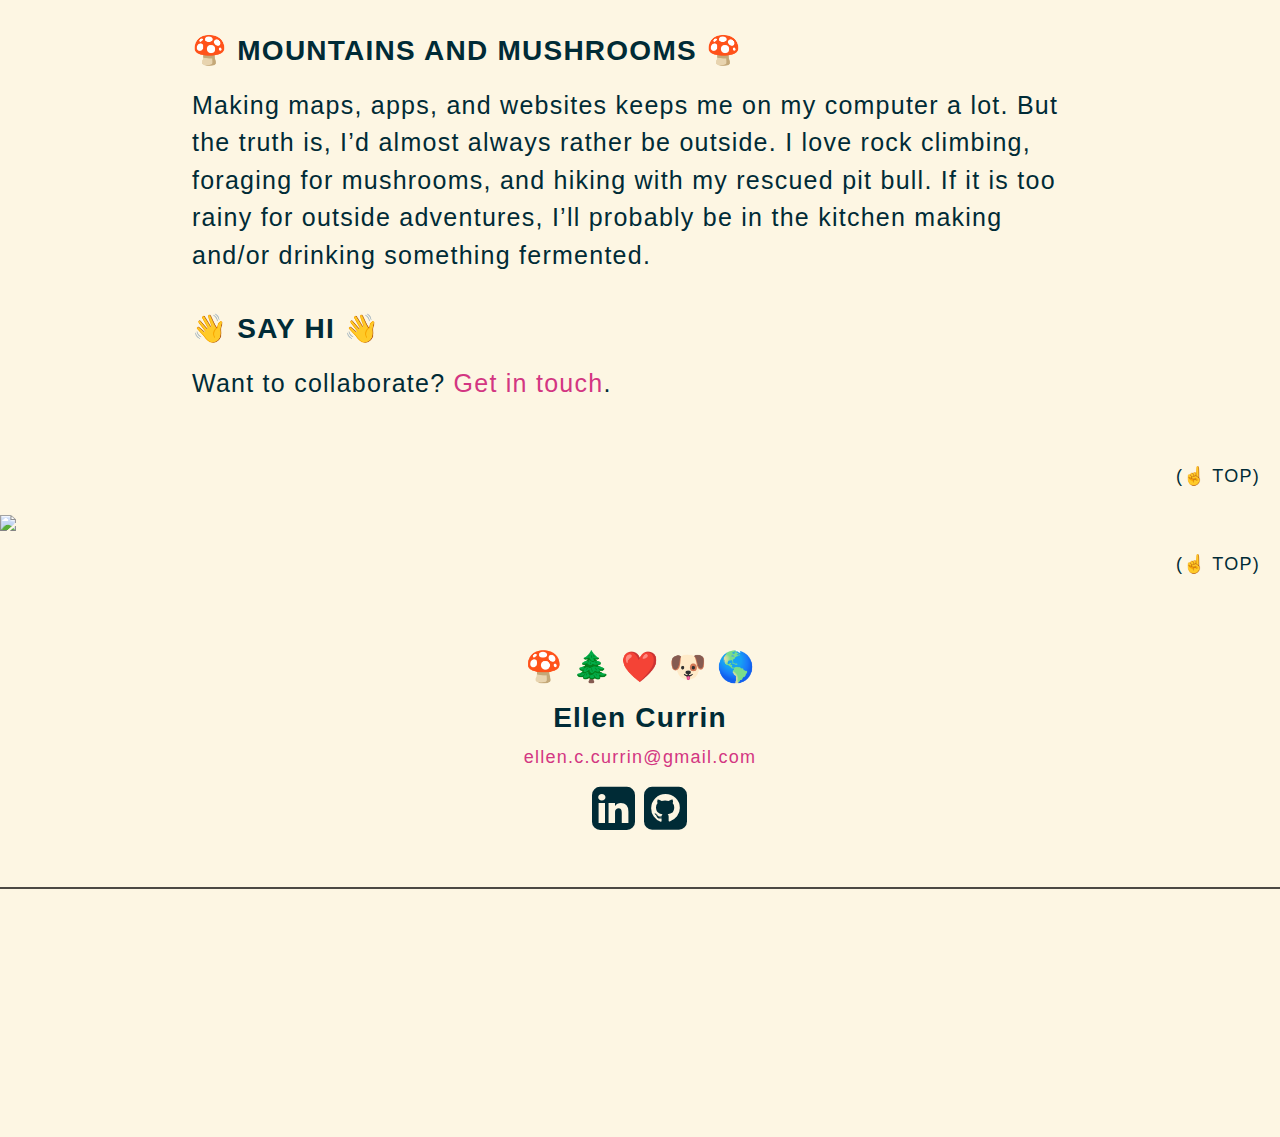
==== commit ab98ed0d: "Update index.html" ====
--- a/index.html
+++ b/index.html
@@ -161,7 +161,7 @@
     </div>
 </div>
 <div style="text-align: center;">
-    <h4 style="color:#D33682;">P.S. I also build non-mappy website. Get in touch if you want to see a few examples!</h4>
+    <h4 style="color:#D33682;">P.S. I also build non-mappy website. <a href="mailto:ellen.c.currin@gmail.com">Get in touch</a> if you want to see a few examples!</h4>
 </div>                                                                                        
 
 <div class="spacer"></div>
